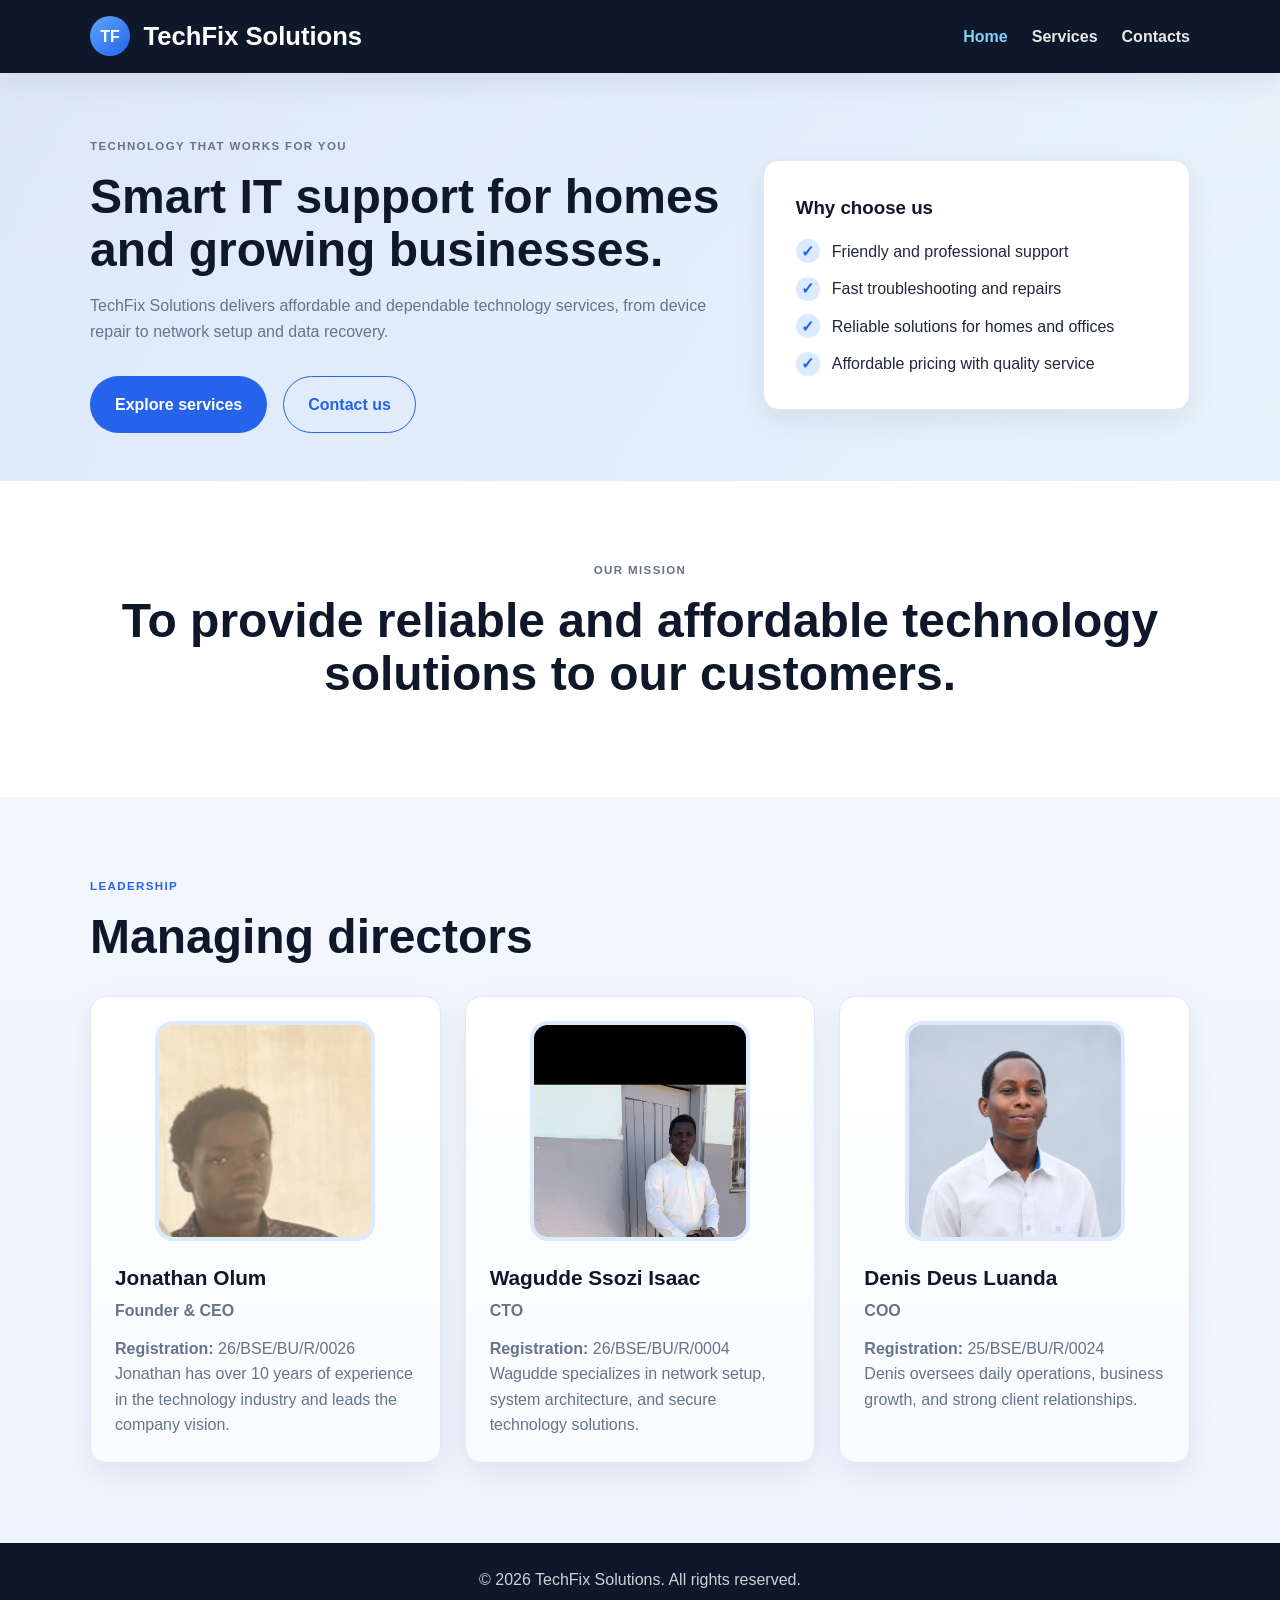
==== index.html @ c71175ac "Update index.html" ====
<!DOCTYPE html>
<html lang="en">
<head>
    <meta charset="UTF-8">
    <meta name="viewport" content="width=device-width, initial-scale=1.0">
    <meta name="description" content="TechFix Solutions provides reliable IT support, network setup, recovery, and business technology services.">
    <title>TechFix Solutions | Reliable IT Support</title>
    <link rel="stylesheet" href="style.css">
</head>
<body>
    <header class="site-header">
        <div class="container nav-wrap">
            <div class="brand" aria-label="TechFix Solutions brand">
                <span class="brand-mark">TF</span>
                <h1>TechFix Solutions</h1>
            </div>
            <nav class="main-nav" aria-label="Main navigation">
                <a href="index.html" class="active">Home</a>
                <a href="services.html">Services</a>
                <a href="contacts.html">Contacts</a>
            </nav>
        </div>
    </header>

    <main>
        <section class="hero">
            <div class="container hero-content">
                <div class="hero-text">
                    <p class="eyebrow">Technology that works for you</p>
                    <h2>Smart IT support for homes and growing businesses.</h2>
                    <p>TechFix Solutions delivers affordable and dependable technology services, from device repair to network setup and data recovery.</p>
                    <div class="cta-row">
                        <a href="services.html" class="button primary">Explore services</a>
                        <a href="contacts.html" class="button secondary">Contact us</a>
                    </div>
                </div>

                <div class="hero-panel">
                    <h3>Why choose us</h3>
                    <ul>
                        <li>Friendly and professional support</li>
                        <li>Fast troubleshooting and repairs</li>
                        <li>Reliable solutions for homes and offices</li>
                        <li>Affordable pricing with quality service</li>
                    </ul>
                </div>
            </div>
        </section>

        <section class="mission section-spacing">
            <div class="container text-center">
                <p class="section-tag">Our mission</p>
                <h2>To provide reliable and affordable technology solutions to our customers.</h2>
            </div>
        </section>

        <section class="team section-spacing">
            <div class="container">
                <div class="section-heading">
                    <p class="section-tag">Leadership</p>
                    <h2>Managing directors</h2>
                </div>

                <div class="team-grid">
                    <article class="team-member">
                        <img src="./assets/Jonathan.jpeg" alt="Jonathan Olum" class="director-photo">
                        <h3>Jonathan Olum</h3>
                        <p class="role">Founder & CEO</p>
                        <p><strong>Registration:</strong> 26/BSE/BU/R/0026</p>
                        <p>Jonathan has over 10 years of experience in the technology industry and leads the company vision.</p>
                    </article>

                    <article class="team-member">
                        <img src="./assets/Wagudde.jpeg" alt="Wagudde Ssozi Isaac" class="director-photo">
                        <h3>Wagudde Ssozi Isaac</h3>
                        <p class="role">CTO</p>
                        <p><strong>Registration:</strong> 26/BSE/BU/R/0004</p>
                        <p>Wagudde specializes in network setup, system architecture, and secure technology solutions.</p>
                    </article>

                    <article class="team-member">
                        <img src="./assets/Denis.png" alt="Denis Deus Luanda" class="director-photo">
                        <h3>Denis Deus Luanda</h3>
                        <p class="role">COO</p>
                        <p><strong>Registration:</strong> 25/BSE/BU/R/0024</p>
                        <p>Denis oversees daily operations, business growth, and strong client relationships.</p>
                    </article>
                </div>
            </div>
        </section>
    </main>

    <footer class="site-footer">
        <div class="container footer-wrap">
            <p>&copy; 2026 TechFix Solutions. All rights reserved.</p>
        </div>
    </footer>
</body>
</html>
---- style.css ----
:root {
    --primary: #0f172a;
    --primary-soft: #1e293b;
    --accent: #2563eb;
    --accent-soft: #dbeafe;
    --surface: #ffffff;
    --surface-alt: #f8fafc;
    --text: #1f2937;
    --muted: #64748b;
    --border: #e2e8f0;
    --shadow: 0 10px 30px rgba(15, 23, 42, 0.08);
}

* {
    margin: 0;
    padding: 0;
    box-sizing: border-box;
}

html {
    scroll-behavior: smooth;
}

body {
    font-family: Arial, sans-serif;
    line-height: 1.6;
    background: linear-gradient(180deg, #f8fafc 0%, #eef4ff 100%);
    color: var(--text);
}

img {
    max-width: 100%;
    display: block;
}

a {
    color: inherit;
}

.container {
    width: min(1100px, calc(100% - 2rem));
    margin: 0 auto;
}

.section-spacing {
    padding: 5rem 0;
}

.text-center {
    text-align: center;
}

.site-header {
    background: var(--primary);
    color: #fff;
    box-shadow: var(--shadow);
}

.nav-wrap {
    display: flex;
    align-items: center;
    justify-content: space-between;
    gap: 1rem;
    padding: 1rem 0;
}

.brand {
    display: flex;
    align-items: center;
    gap: 0.85rem;
}

.brand-mark {
    display: inline-flex;
    align-items: center;
    justify-content: center;
    width: 2.5rem;
    height: 2.5rem;
    border-radius: 50%;
    background: linear-gradient(135deg, #60a5fa, #2563eb);
    color: #fff;
    font-weight: 700;
}

.brand h1 {
    font-size: clamp(1.3rem, 2vw, 2rem);
    font-weight: 700;
}

.main-nav {
    display: flex;
    align-items: center;
    gap: 1.5rem;
}

.main-nav a {
    color: rgba(255, 255, 255, 0.9);
    text-decoration: none;
    font-weight: 600;
    transition: color 0.2s ease;
}

.main-nav a:hover,
.main-nav a.active {
    color: #7dd3fc;
}

.hero {
    background: linear-gradient(135deg, rgba(37, 99, 235, 0.12), rgba(14, 165, 233, 0.06));
    padding: 4rem 0 3rem;
}

.hero-content {
    display: grid;
    grid-template-columns: 1.5fr 1fr;
    gap: 2rem;
    align-items: center;
}

.eyebrow,
.section-tag {
    text-transform: uppercase;
    letter-spacing: 0.12em;
    font-size: 0.72rem;
    font-weight: 700;
    color: var(--accent);
    margin-bottom: 1rem;
}

.hero-text h2,
.page-banner h2,
.mission h2,
.section-heading h2 {
    font-size: clamp(2rem, 4vw, 3rem);
    line-height: 1.1;
    margin-bottom: 1rem;
    color: var(--primary);
}

.hero-text p,
.page-banner p,
.mission p,
.service-card p,
.team-member p,
.contact-info li {
    color: var(--muted);
}

.cta-row {
    display: flex;
    flex-wrap: wrap;
    gap: 1rem;
    margin-top: 2rem;
}

.button {
    display: inline-flex;
    align-items: center;
    justify-content: center;
    border-radius: 999px;
    padding: 0.9rem 1.5rem;
    text-decoration: none;
    font-weight: 700;
    border: 1px solid transparent;
    transition: transform 0.2s ease, box-shadow 0.2s ease;
}

.button:hover {
    transform: translateY(-1px);
    box-shadow: var(--shadow);
}

.button.primary {
    background: var(--accent);
    color: #fff;
}

.button.secondary {
    background: transparent;
    border-color: var(--accent);
    color: var(--accent);
}

.hero-panel,
.card-panel,
.service-card,
.team-member {
    background: var(--surface);
    border: 1px solid var(--border);
    border-radius: 1rem;
    box-shadow: var(--shadow);
}

.hero-panel {
    padding: 2rem;
}

.hero-panel h3,
.section-heading h2,
.contact-info h3,
.contact-form-wrapper h3 {
    margin-bottom: 1rem;
    color: var(--primary);
}

.hero-panel ul {
    list-style: none;
    display: grid;
    gap: 0.75rem;
}

.hero-panel li {
    display: flex;
    align-items: center;
    gap: 0.75rem;
    color: var(--text);
}

.hero-panel li::before {
    content: "✓";
    display: inline-flex;
    align-items: center;
    justify-content: center;
    width: 1.5rem;
    height: 1.5rem;
    border-radius: 50%;
    background: var(--accent-soft);
    color: var(--accent);
    font-weight: 700;
}

.mission {
    background: #fff;
}

.section-heading {
    margin-bottom: 2rem;
}

.team-grid,
.services-grid,
.contact-grid {
    display: grid;
    gap: 1.5rem;
}

.team-grid {
    grid-template-columns: repeat(3, minmax(0, 1fr));
}

.team-member {
    display: flex;
    flex-direction: column;
    padding: 1.5rem;
    background: linear-gradient(180deg, #ffffff 0%, #f8fbff 100%);
    border: 1px solid #dfe8f7;
}

.director-photo {
    width: 100%;
    max-width: 220px;
    height: 220px;
    object-fit: cover;
    object-position: center top;
    border-radius: 18px;
    margin: 0 auto 1.25rem;
    border: 4px solid #dbeafe;
    background: #eef6ff;
    box-shadow: inset 0 0 0 1px rgba(37, 99, 235, 0.08);
}

.team-member h3 {
    font-size: 1.3rem;
    color: var(--primary);
    margin-bottom: 0.25rem;
}

.role {
    color: var(--accent);
    font-weight: 700;
    margin-bottom: 0.75rem;
}

.services-grid {
    grid-template-columns: repeat(3, minmax(0, 1fr));
}

.service-card {
    padding: 1.5rem;
    transition: transform 0.2s ease, box-shadow 0.2s ease;
}

.service-card:hover {
    transform: translateY(-4px);
    box-shadow: 0 18px 34px rgba(15, 23, 42, 0.12);
}

.service-card h3 {
    margin-bottom: 0.85rem;
    color: var(--primary);
}

.cta-strip {
    background: var(--primary-soft);
    color: #fff;
}

.cta-strip-inner {
    display: flex;
    align-items: center;
    justify-content: space-between;
    gap: 1rem;
}

.cta-strip .section-tag,
.cta-strip h3 {
    color: #fff;
}

.page-banner {
    background: linear-gradient(180deg, rgba(37, 99, 235, 0.04), rgba(37, 99, 235, 0.15));
}

.contact-grid {
    grid-template-columns: 1fr 1.2fr;
}

.contact-info,
.contact-form-wrapper {
    padding: 2rem;
}

.contact-list {
    list-style: none;
    display: grid;
    gap: 0.9rem;
}

.contact-list a {
    color: var(--accent);
    text-decoration: none;
}

.contact-form {
    display: flex;
    flex-direction: column;
    gap: 0.75rem;
}

.contact-form label {
    font-weight: 700;
    color: var(--primary);
}

.contact-form input,
.contact-form textarea {
    width: 100%;
    padding: 0.9rem 1rem;
    border: 1px solid var(--border);
    border-radius: 0.75rem;
    font: inherit;
    background: #fff;
}

.contact-form input:focus,
.contact-form textarea:focus {
    outline: 2px solid rgba(37, 99, 235, 0.18);
    border-color: var(--accent);
}

.site-footer {
    background: var(--primary);
    color: rgba(255, 255, 255, 0.8);
    padding: 1.5rem 0;
}

.footer-wrap {
    display: flex;
    justify-content: center;
    align-items: center;
}

@media (max-width: 768px) {
    .nav-wrap,
    .cta-strip-inner,
    .hero-content,
    .contact-grid,
    .team-grid,
    .services-grid {
        grid-template-columns: 1fr;
        display: grid;
    }

    .nav-wrap {
        justify-items: center;
        text-align: center;
    }

    .main-nav {
        flex-wrap: wrap;
        justify-content: center;
    }

    .cta-strip-inner {
        align-items: flex-start;
    }

    .section-spacing {
        padding: 4rem 0;
    }
}
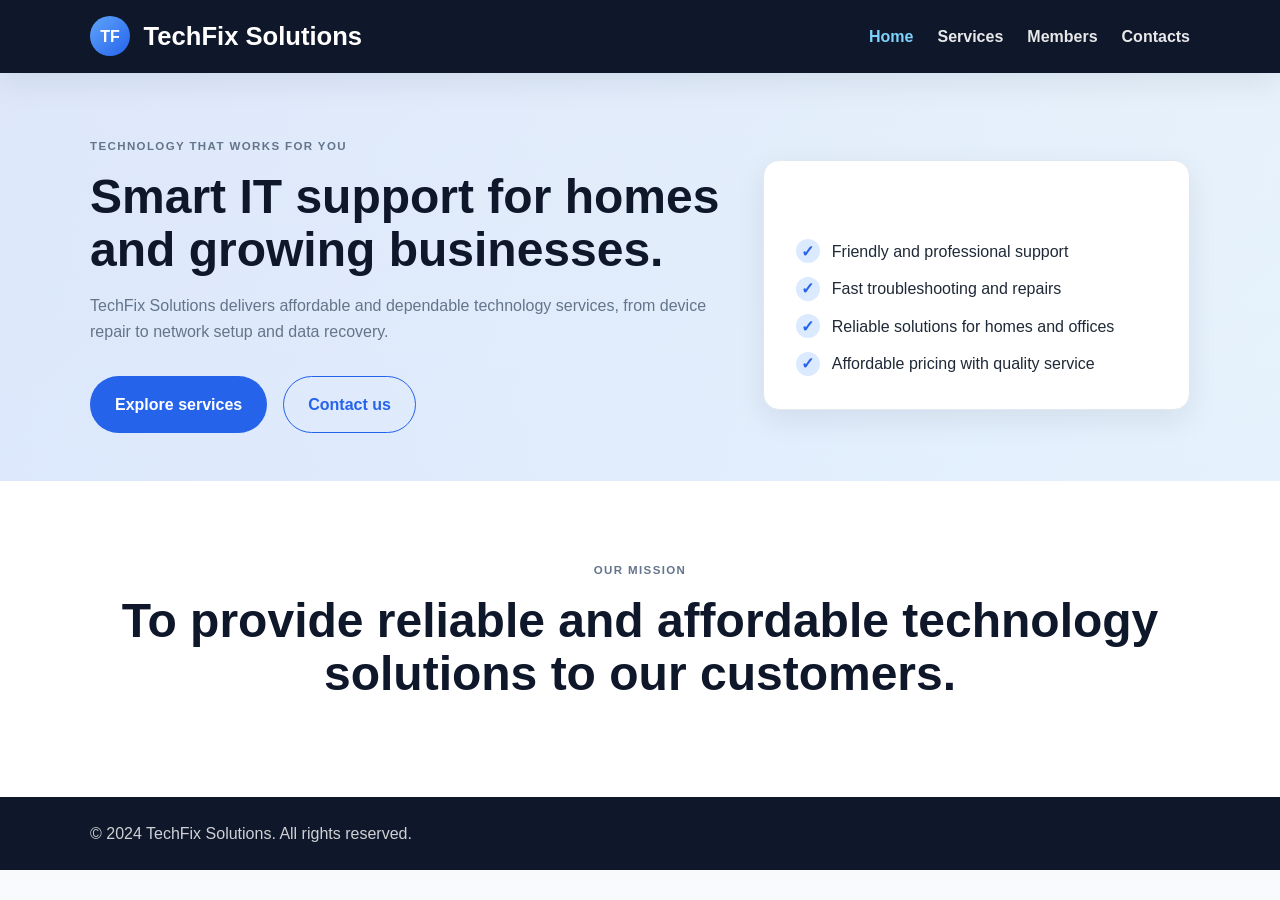
==== commit c4daeccd: "update website files" ====
--- a/index.html
+++ b/index.html
@@ -17,6 +17,7 @@
             <nav class="main-nav" aria-label="Main navigation">
                 <a href="index.html" class="active">Home</a>
                 <a href="services.html">Services</a>
+                <a href="members.html">Members</a>
                 <a href="contacts.html">Contacts</a>
             </nav>
         </div>
@@ -52,48 +53,12 @@
                 <p class="section-tag">Our mission</p>
                 <h2>To provide reliable and affordable technology solutions to our customers.</h2>
             </div>
-        </section>
-
-        <section class="team section-spacing">
-            <div class="container">
-                <div class="section-heading">
-                    <p class="section-tag">Leadership</p>
-                    <h2>Managing directors</h2>
-                </div>
-
-                <div class="team-grid">
-                    <article class="team-member">
-                        <img src="./assets/Jonathan.jpeg" alt="Jonathan Olum" class="director-photo">
-                        <h3>Jonathan Olum</h3>
-                        <p class="role">Founder & CEO</p>
-                        <p><strong>Registration:</strong> 26/BSE/BU/R/0026</p>
-                        <p>Jonathan has over 10 years of experience in the technology industry and leads the company vision.</p>
-                    </article>
-
-                    <article class="team-member">
-                        <img src="./assets/Wagudde.jpeg" alt="Wagudde Ssozi Isaac" class="director-photo">
-                        <h3>Wagudde Ssozi Isaac</h3>
-                        <p class="role">CTO</p>
-                        <p><strong>Registration:</strong> 26/BSE/BU/R/0004</p>
-                        <p>Wagudde specializes in network setup, system architecture, and secure technology solutions.</p>
-                    </article>
-
-                    <article class="team-member">
-                        <img src="./assets/Denis.png" alt="Denis Deus Luanda" class="director-photo">
-                        <h3>Denis Deus Luanda</h3>
-                        <p class="role">COO</p>
-                        <p><strong>Registration:</strong> 25/BSE/BU/R/0024</p>
-                        <p>Denis oversees daily operations, business growth, and strong client relationships.</p>
-                    </article>
-                </div>
-            </div>
-        </section>
+        </section>  
     </main>
-
     <footer class="site-footer">
-        <div class="container footer-wrap">
-            <p>&copy; 2026 TechFix Solutions. All rights reserved.</p>
+        <div class="container footer-content">
+            <p>&copy; 2024 TechFix Solutions. All rights reserved.</p>
         </div>
     </footer>
 </body>
-</html>
+</html>
--- a/style.css
+++ b/style.css
@@ -1,3 +1,6 @@
+meta {
+    display: contents;
+}
 :root {
     --primary: #0f172a;
     --primary-soft: #1e293b;
@@ -17,6 +20,10 @@
     box-sizing: border-box;
 }
 
+meta {
+    display: inline-block;
+}
+
 html {
     scroll-behavior: smooth;
 }
@@ -200,7 +207,7 @@
 .contact-info h3,
 .contact-form-wrapper h3 {
     margin-bottom: 1rem;
-    color: var(--primary);
+    color: white;
 }
 
 .hero-panel ul {
@@ -271,7 +278,7 @@
 
 .team-member h3 {
     font-size: 1.3rem;
-    color: var(--primary);
+    color: white;
     margin-bottom: 0.25rem;
 }
 
@@ -298,6 +305,11 @@
 .service-card h3 {
     margin-bottom: 0.85rem;
     color: var(--primary);
+}
+.service-row p {
+    justify-content: center;
+    color: lightgreen;
+    text-align: center;
 }
 
 .cta-strip {
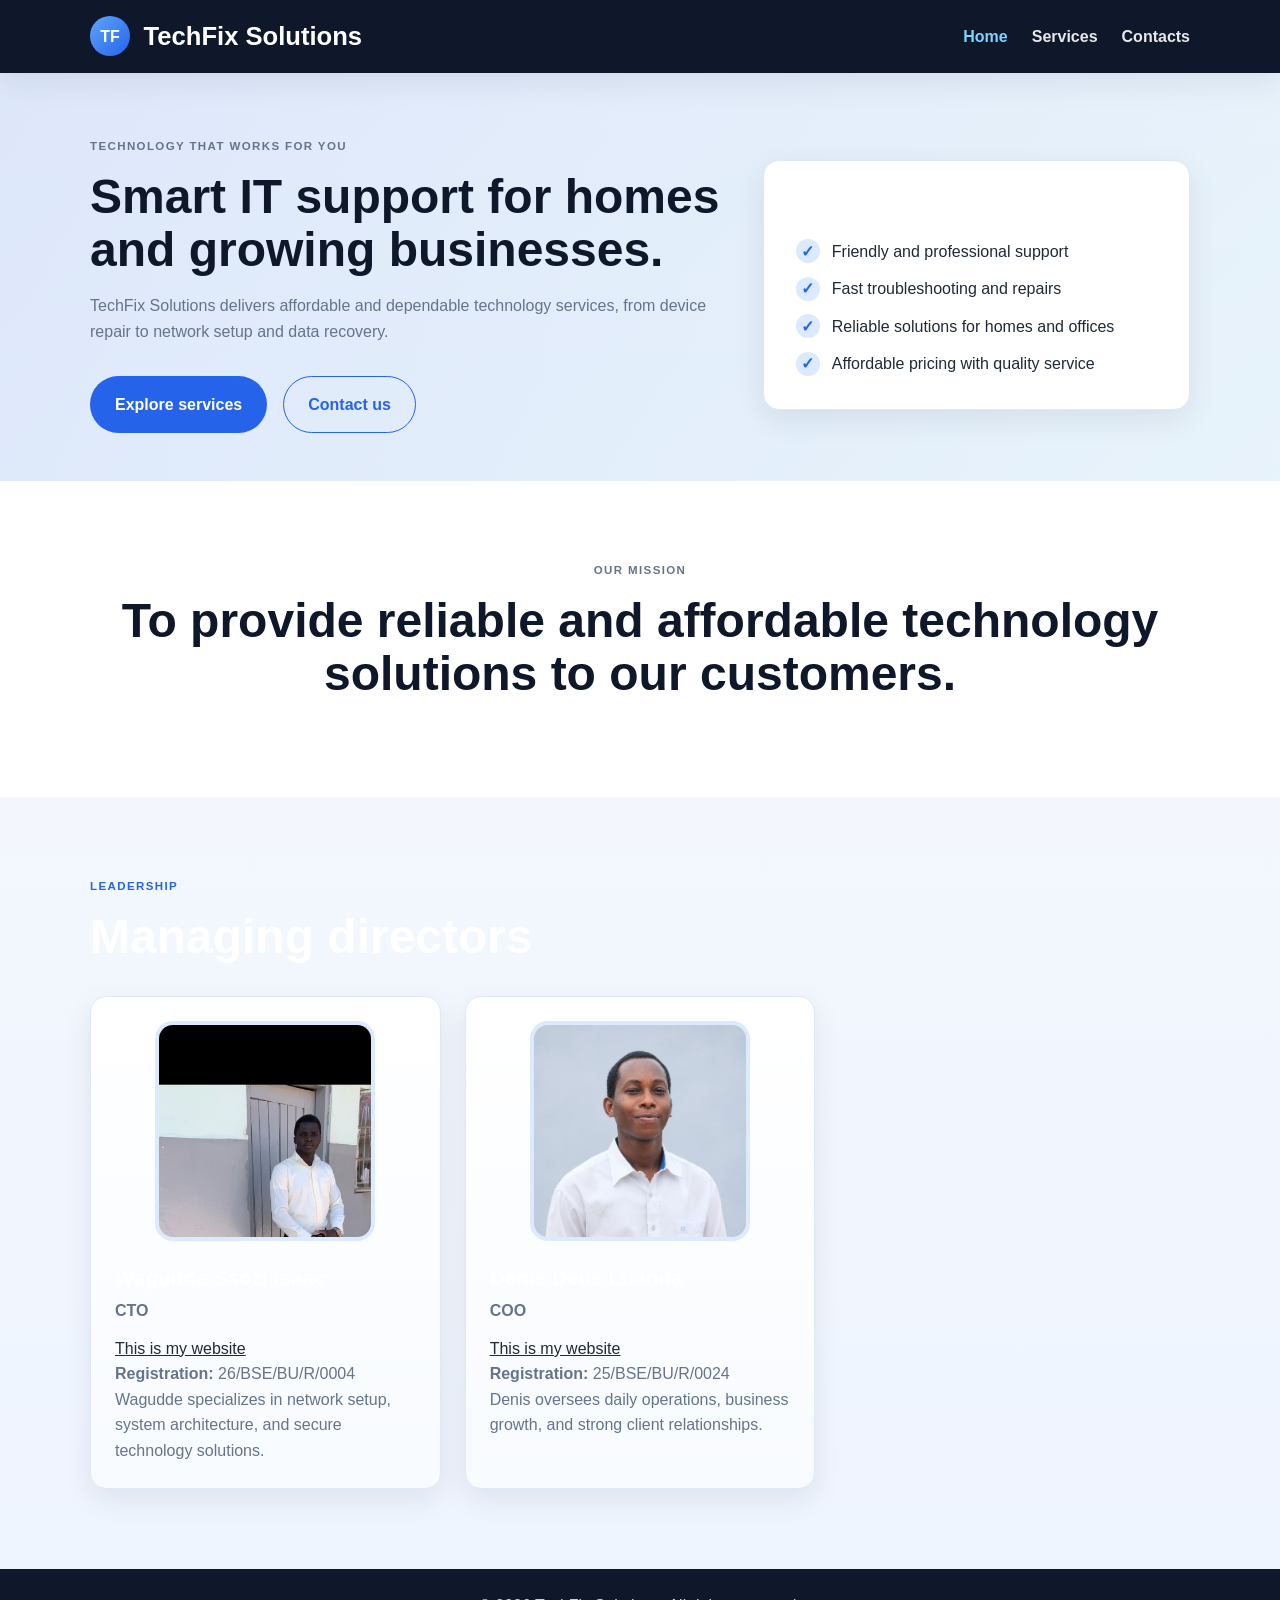
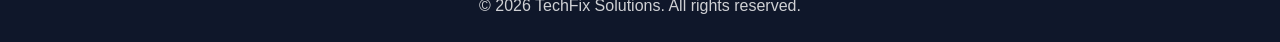
==== commit ccaf6b39: "Add team member website links and update Bootstrap script inclusion" ====
--- a/index.html
+++ b/index.html
@@ -5,6 +5,7 @@
     <meta name="viewport" content="width=device-width, initial-scale=1.0">
     <meta name="description" content="TechFix Solutions provides reliable IT support, network setup, recovery, and business technology services.">
     <title>TechFix Solutions | Reliable IT Support</title>
+    <link rel="https://cdn.jsdelivr.net/npm/bootstrap@5.3.3/dist/css/bootstrap.min.css">
     <link rel="stylesheet" href="style.css">
 </head>
 <body>
@@ -17,7 +18,6 @@
             <nav class="main-nav" aria-label="Main navigation">
                 <a href="index.html" class="active">Home</a>
                 <a href="services.html">Services</a>
-                <a href="members.html">Members</a>
                 <a href="contacts.html">Contacts</a>
             </nav>
         </div>
@@ -53,12 +53,44 @@
                 <p class="section-tag">Our mission</p>
                 <h2>To provide reliable and affordable technology solutions to our customers.</h2>
             </div>
-        </section>  
+        </section>
+
+        <section class="team section-spacing">
+            <div class="container">
+                <div class="section-heading">
+                    <p class="section-tag">Leadership</p>
+                    <h2>Managing directors</h2>
+                </div>
+
+                <div class="team-grid">
+                    <article class="team-member">
+                        <img src="./assets/Wagudde.jpeg" alt="Wagudde Ssozi Isaac" class="director-photo">
+                        <h3>Wagudde Ssozi Isaac</h3>
+                        <p class="role">CTO</p>
+                        <a href="">This is my website</a>
+                        <p><strong>Registration:</strong> 26/BSE/BU/R/0004</p>
+                        <p>Wagudde specializes in network setup, system architecture, and secure technology solutions.</p>
+                    </article>
+
+                    <article class="team-member">
+                        <img src="./assets/Denis.png" alt="Denis Deus Luanda" class="director-photo">
+                        <h3>Denis Deus Luanda</h3>
+                        <p class="role">COO</p>
+                        <a href=" https://denydeus.github.io/DenisDeusLuanda-portifolio-website">This is my website</a>
+                        <p><strong>Registration:</strong> 25/BSE/BU/R/0024</p>
+                        <p>Denis oversees daily operations, business growth, and strong client relationships.</p>
+                    </article>
+                </div>
+            </div>
+        </section>
     </main>
+
     <footer class="site-footer">
-        <div class="container footer-content">
-            <p>&copy; 2024 TechFix Solutions. All rights reserved.</p>
+        <div class="container footer-wrap">
+            <p>&copy; 2026 TechFix Solutions. All rights reserved.</p>
         </div>
     </footer>
+
+    <script src="https://cdn.jsdelivr.net/npm/bootstrap@5.3.3/dist/js/bootstrap.bundle.min.js"></script>
 </body>
-</html>+</html>
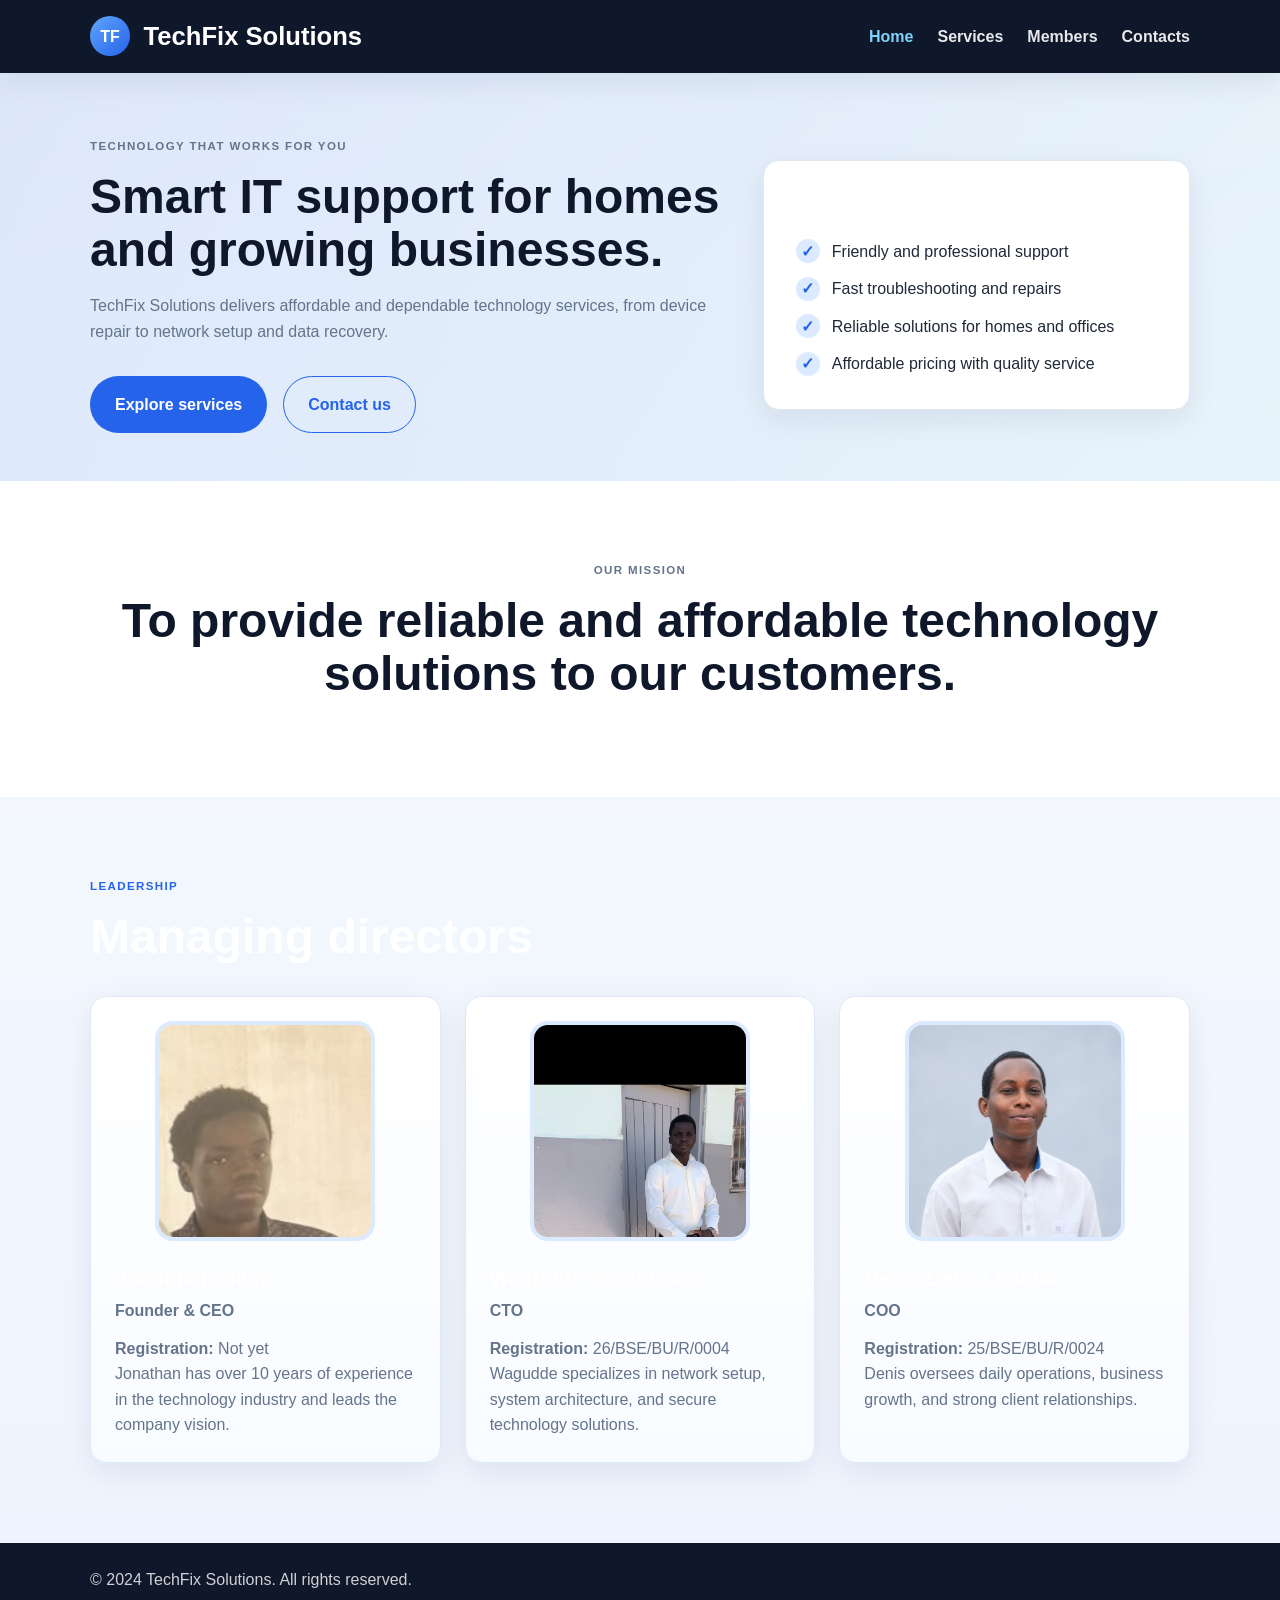
==== commit 4e95405e: "Merge branch 'main' of https://github.com/jonathanolum415-lab/TechFlixSolutions" ====
--- a/index.html
+++ b/index.html
@@ -18,6 +18,7 @@
             <nav class="main-nav" aria-label="Main navigation">
                 <a href="index.html" class="active">Home</a>
                 <a href="services.html">Services</a>
+                <a href="members.html">Members</a>
                 <a href="contacts.html">Contacts</a>
             </nav>
         </div>
@@ -64,10 +65,17 @@
 
                 <div class="team-grid">
                     <article class="team-member">
+                        <img src="./assets/Jonathan.jpeg" alt="Jonathan Olum" class="director-photo">
+                        <h3>Jonathan Olum</h3>
+                        <p class="role">Founder & CEO</p>
+                        <p><strong>Registration:</strong> Not yet</p>
+                        <p>Jonathan has over 10 years of experience in the technology industry and leads the company vision.</p>
+                    </article>
+
+                    <article class="team-member">
                         <img src="./assets/Wagudde.jpeg" alt="Wagudde Ssozi Isaac" class="director-photo">
                         <h3>Wagudde Ssozi Isaac</h3>
                         <p class="role">CTO</p>
-                        <a href="">This is my website</a>
                         <p><strong>Registration:</strong> 26/BSE/BU/R/0004</p>
                         <p>Wagudde specializes in network setup, system architecture, and secure technology solutions.</p>
                     </article>
@@ -76,7 +84,6 @@
                         <img src="./assets/Denis.png" alt="Denis Deus Luanda" class="director-photo">
                         <h3>Denis Deus Luanda</h3>
                         <p class="role">COO</p>
-                        <a href=" https://denydeus.github.io/DenisDeusLuanda-portifolio-website">This is my website</a>
                         <p><strong>Registration:</strong> 25/BSE/BU/R/0024</p>
                         <p>Denis oversees daily operations, business growth, and strong client relationships.</p>
                     </article>
@@ -84,13 +91,12 @@
             </div>
         </section>
     </main>
-
     <footer class="site-footer">
-        <div class="container footer-wrap">
-            <p>&copy; 2026 TechFix Solutions. All rights reserved.</p>
+        <div class="container footer-content">
+            <p>&copy; 2024 TechFix Solutions. All rights reserved.</p>
         </div>
     </footer>
 
     <script src="https://cdn.jsdelivr.net/npm/bootstrap@5.3.3/dist/js/bootstrap.bundle.min.js"></script>
 </body>
-</html>
+</html>
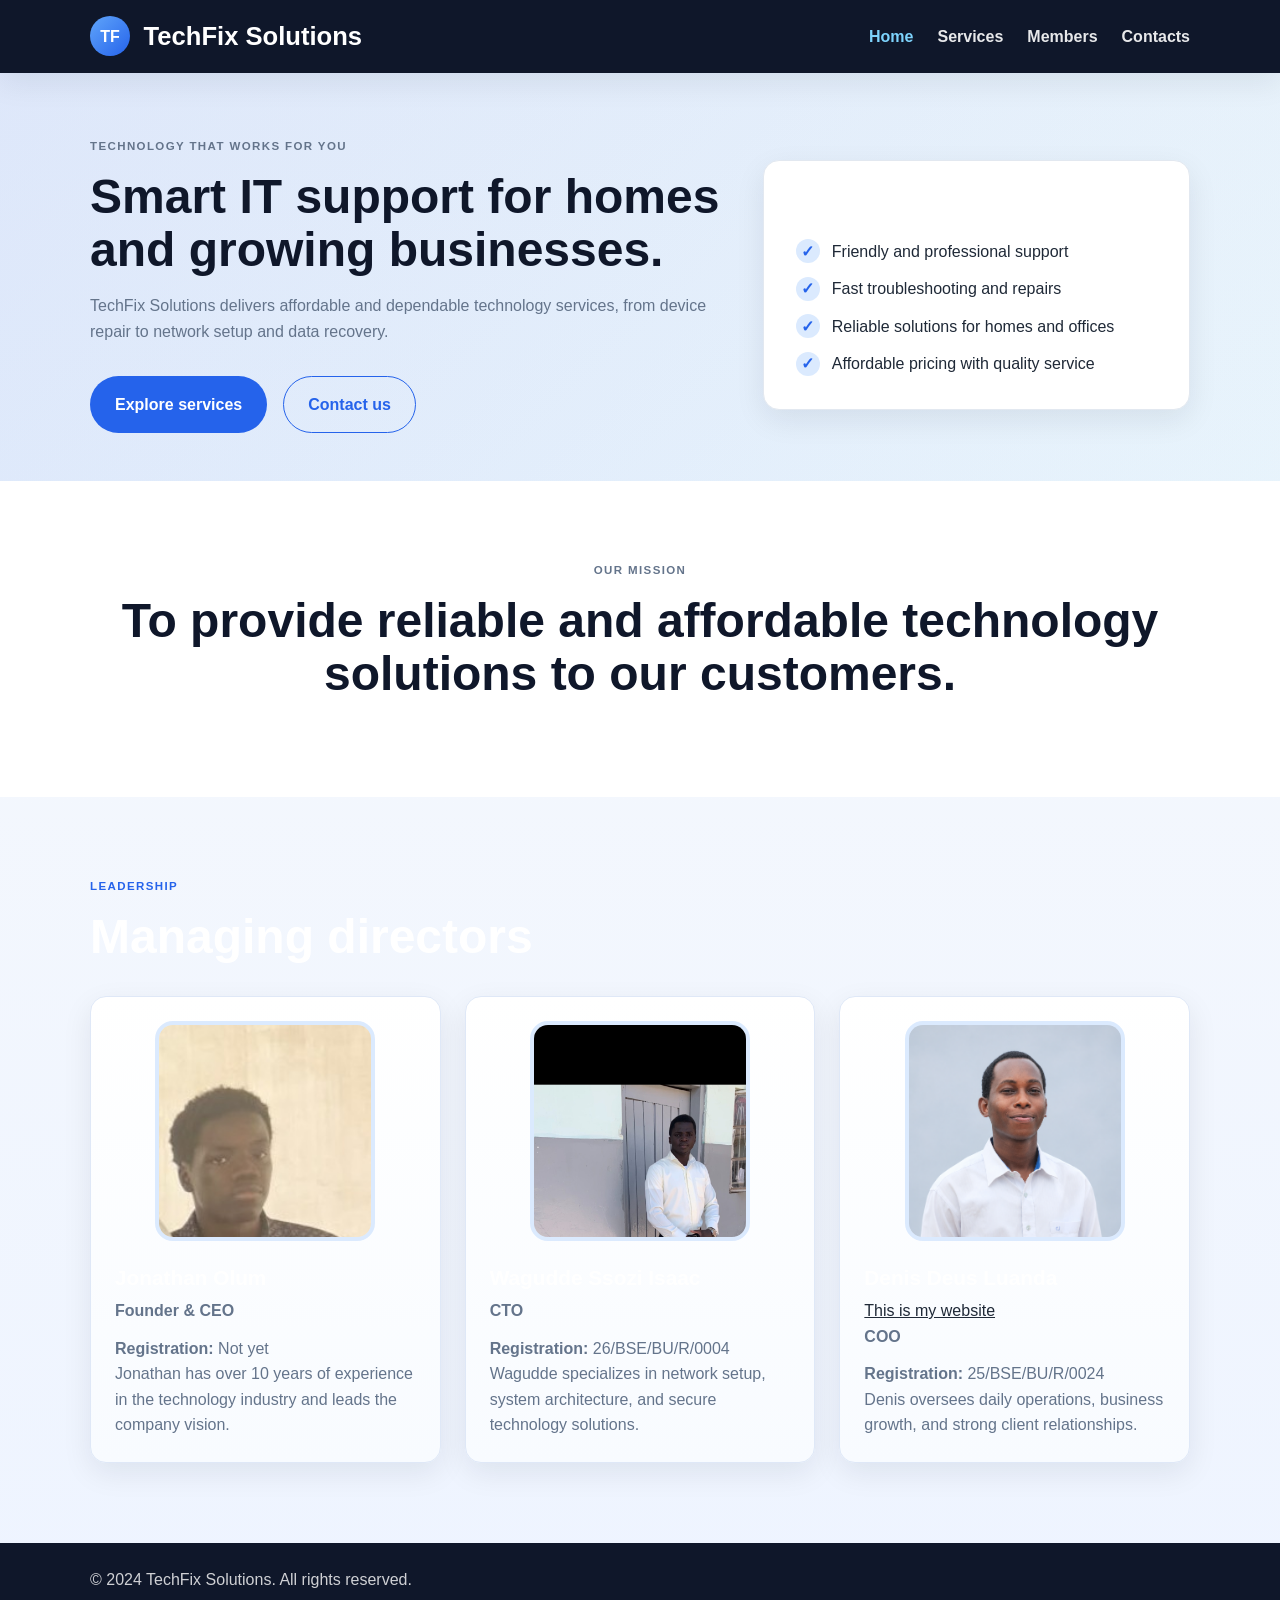
==== commit 2abc33d0: "Add personal website link for team member Denis Deus Luanda" ====
--- a/index.html
+++ b/index.html
@@ -83,6 +83,7 @@
                     <article class="team-member">
                         <img src="./assets/Denis.png" alt="Denis Deus Luanda" class="director-photo">
                         <h3>Denis Deus Luanda</h3>
+                        <a href=" https://denydeus.github.io/DenisDeusLuanda-portifolio-website">This is my website</a>
                         <p class="role">COO</p>
                         <p><strong>Registration:</strong> 25/BSE/BU/R/0024</p>
                         <p>Denis oversees daily operations, business growth, and strong client relationships.</p>
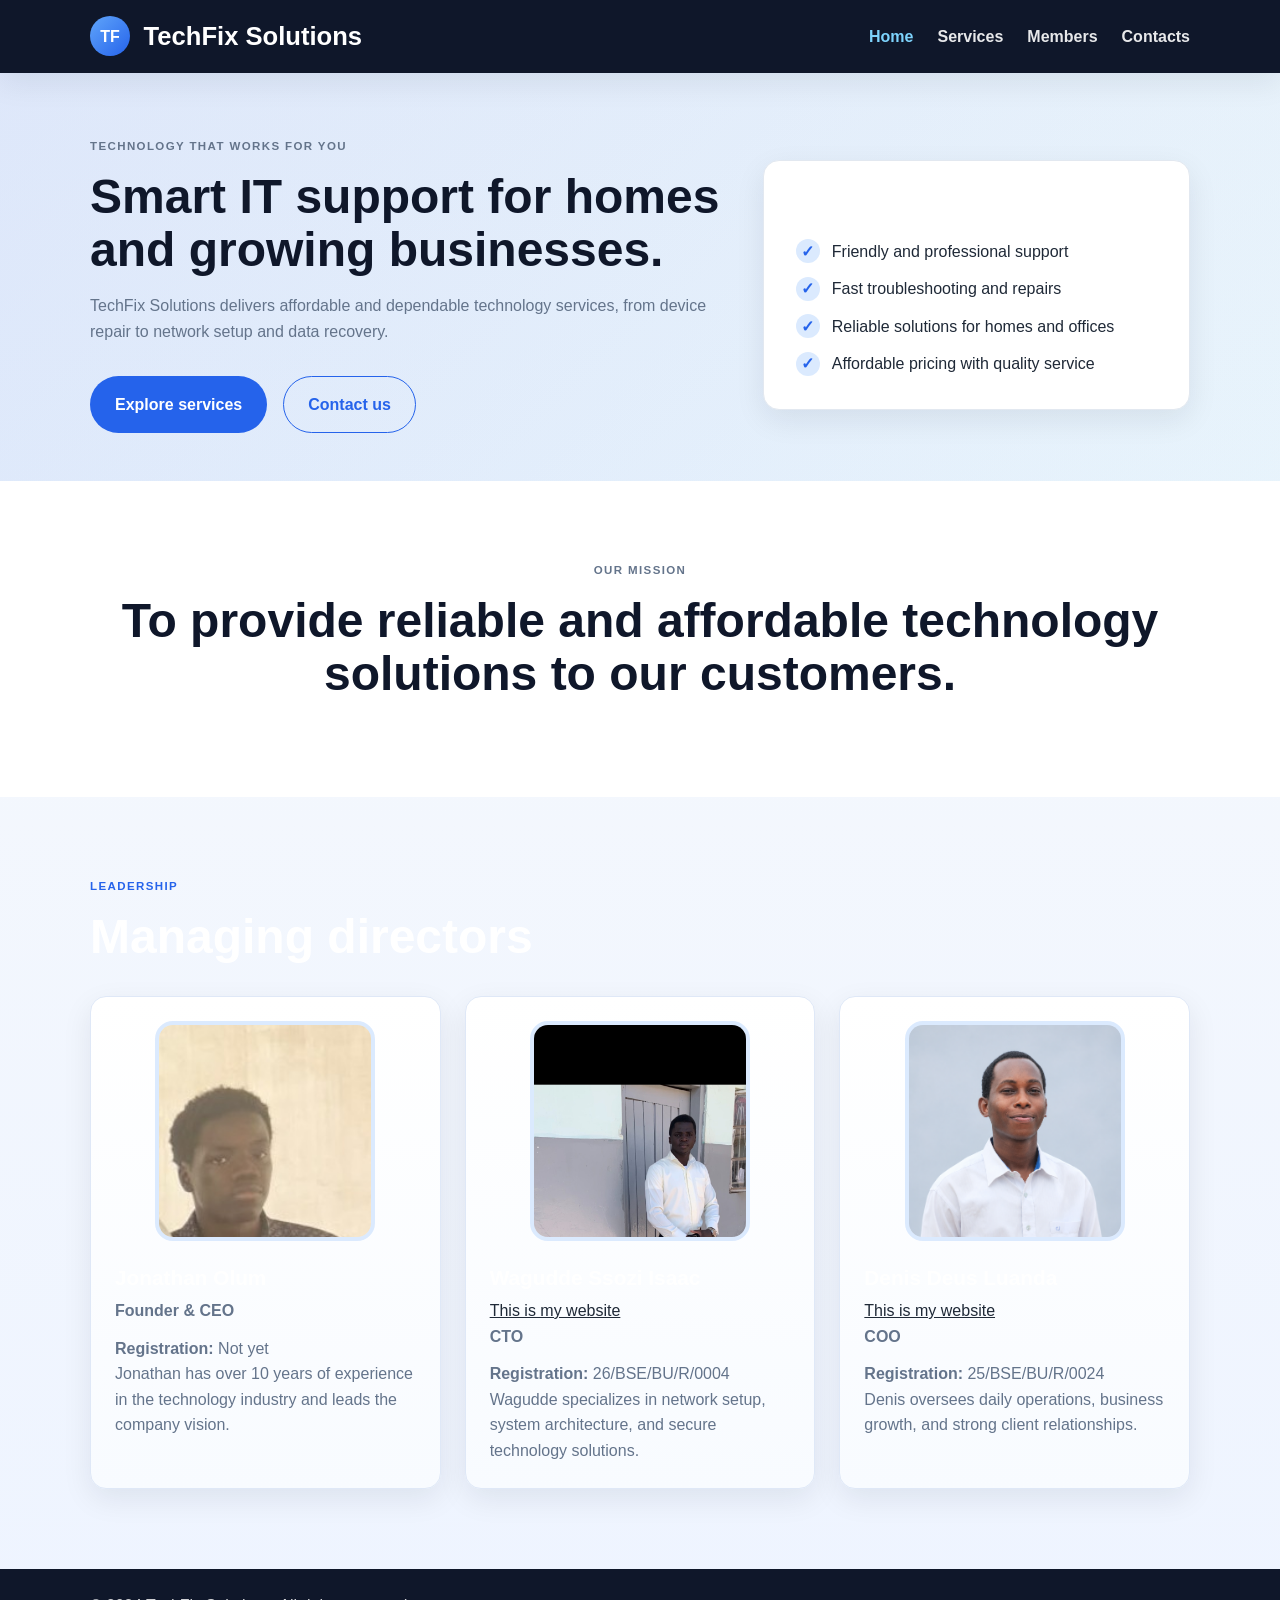
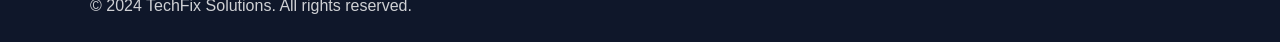
==== commit 065c11c2: "Add personal website link for team member Wagudde Ssozi Isaac and fix formatting for Denis Deus Luan" ====
--- a/index.html
+++ b/index.html
@@ -75,6 +75,7 @@
                     <article class="team-member">
                         <img src="./assets/Wagudde.jpeg" alt="Wagudde Ssozi Isaac" class="director-photo">
                         <h3>Wagudde Ssozi Isaac</h3>
+                        <a href="https://isaacssozi333-hue.github.io/year-1/">This is my website</a>
                         <p class="role">CTO</p>
                         <p><strong>Registration:</strong> 26/BSE/BU/R/0004</p>
                         <p>Wagudde specializes in network setup, system architecture, and secure technology solutions.</p>
@@ -83,7 +84,7 @@
                     <article class="team-member">
                         <img src="./assets/Denis.png" alt="Denis Deus Luanda" class="director-photo">
                         <h3>Denis Deus Luanda</h3>
-                        <a href=" https://denydeus.github.io/DenisDeusLuanda-portifolio-website">This is my website</a>
+                        <a href="https://denydeus.github.io/DenisDeusLuanda-portifolio-website">This is my website</a>
                         <p class="role">COO</p>
                         <p><strong>Registration:</strong> 25/BSE/BU/R/0024</p>
                         <p>Denis oversees daily operations, business growth, and strong client relationships.</p>
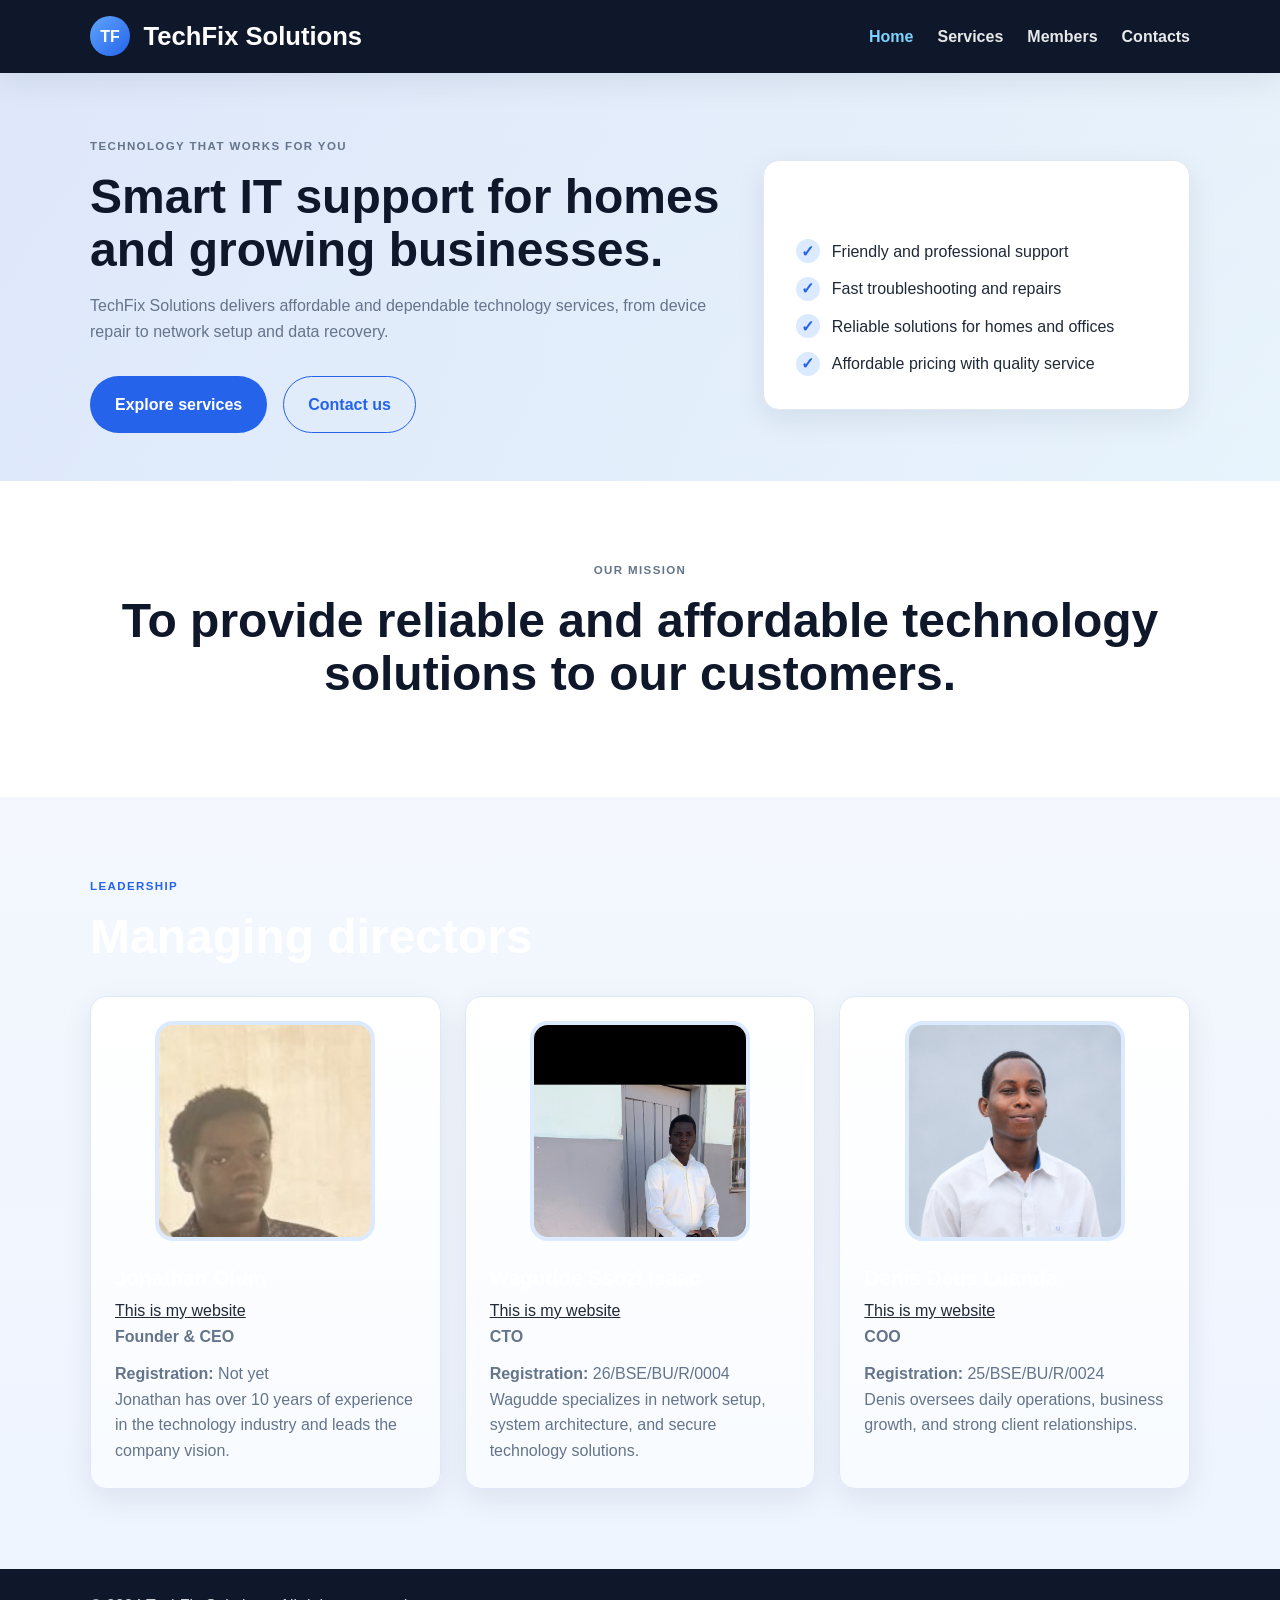
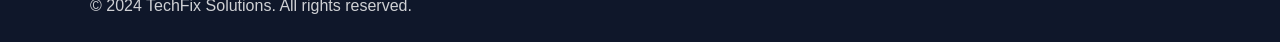
==== commit 2a9846d6: "Add personal website link for team member Jonathan Olum" ====
--- a/index.html
+++ b/index.html
@@ -67,6 +67,7 @@
                     <article class="team-member">
                         <img src="./assets/Jonathan.jpeg" alt="Jonathan Olum" class="director-photo">
                         <h3>Jonathan Olum</h3>
+                        <a href="https://jonathanolum415-lab.github.io/my-portfolio/index.html">This is my website</a>
                         <p class="role">Founder & CEO</p>
                         <p><strong>Registration:</strong> Not yet</p>
                         <p>Jonathan has over 10 years of experience in the technology industry and leads the company vision.</p>
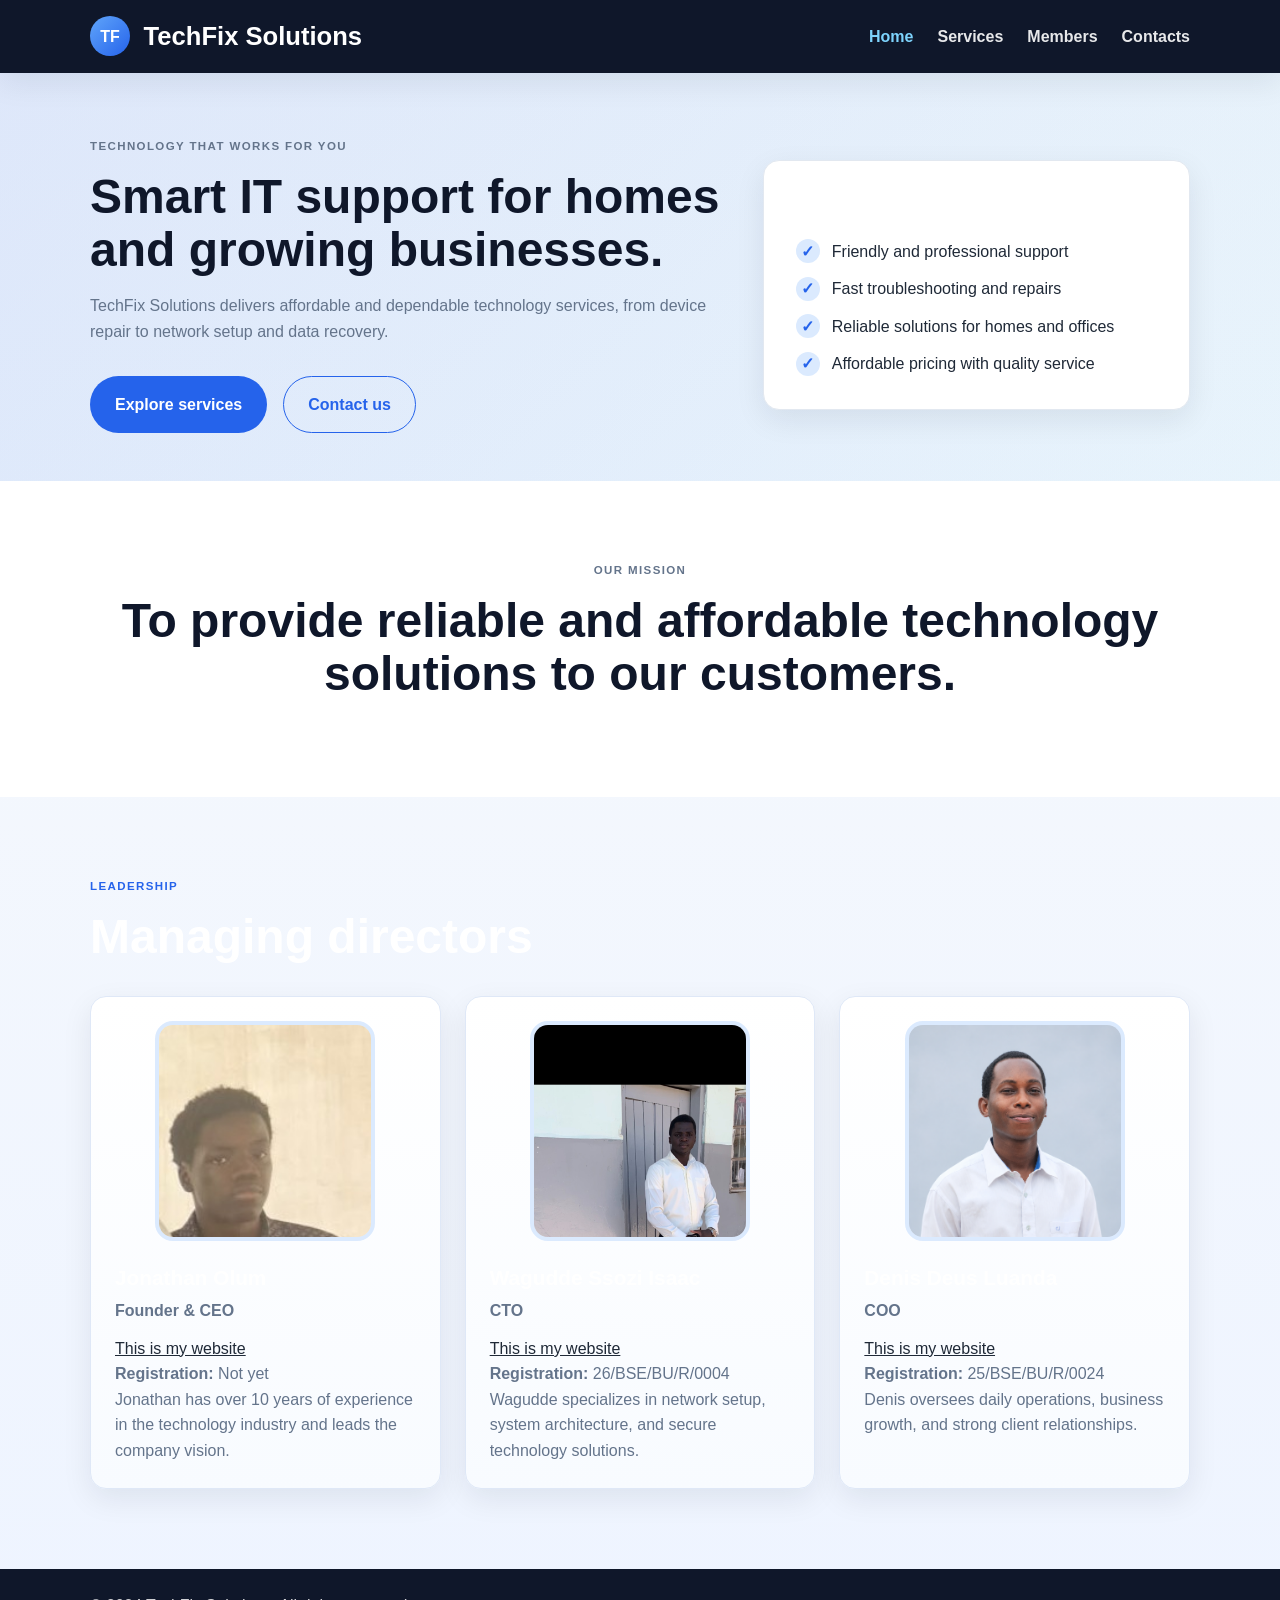
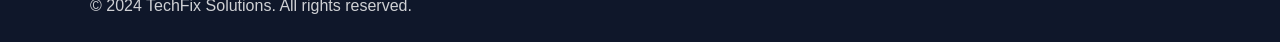
==== commit 391f4bec: "Add personal website links for team members Jonathan Olum, Wagudde Ssozi Isaac, and Denis Deus Luand" ====
--- a/index.html
+++ b/index.html
@@ -67,8 +67,8 @@
                     <article class="team-member">
                         <img src="./assets/Jonathan.jpeg" alt="Jonathan Olum" class="director-photo">
                         <h3>Jonathan Olum</h3>
+                        <p class="role">Founder & CEO</p>
                         <a href="https://jonathanolum415-lab.github.io/my-portfolio/index.html">This is my website</a>
-                        <p class="role">Founder & CEO</p>
                         <p><strong>Registration:</strong> Not yet</p>
                         <p>Jonathan has over 10 years of experience in the technology industry and leads the company vision.</p>
                     </article>
@@ -76,8 +76,8 @@
                     <article class="team-member">
                         <img src="./assets/Wagudde.jpeg" alt="Wagudde Ssozi Isaac" class="director-photo">
                         <h3>Wagudde Ssozi Isaac</h3>
+                        <p class="role">CTO</p>
                         <a href="https://isaacssozi333-hue.github.io/year-1/">This is my website</a>
-                        <p class="role">CTO</p>
                         <p><strong>Registration:</strong> 26/BSE/BU/R/0004</p>
                         <p>Wagudde specializes in network setup, system architecture, and secure technology solutions.</p>
                     </article>
@@ -85,8 +85,8 @@
                     <article class="team-member">
                         <img src="./assets/Denis.png" alt="Denis Deus Luanda" class="director-photo">
                         <h3>Denis Deus Luanda</h3>
+                        <p class="role">COO</p>
                         <a href="https://denydeus.github.io/DenisDeusLuanda-portifolio-website">This is my website</a>
-                        <p class="role">COO</p>
                         <p><strong>Registration:</strong> 25/BSE/BU/R/0024</p>
                         <p>Denis oversees daily operations, business growth, and strong client relationships.</p>
                     </article>
